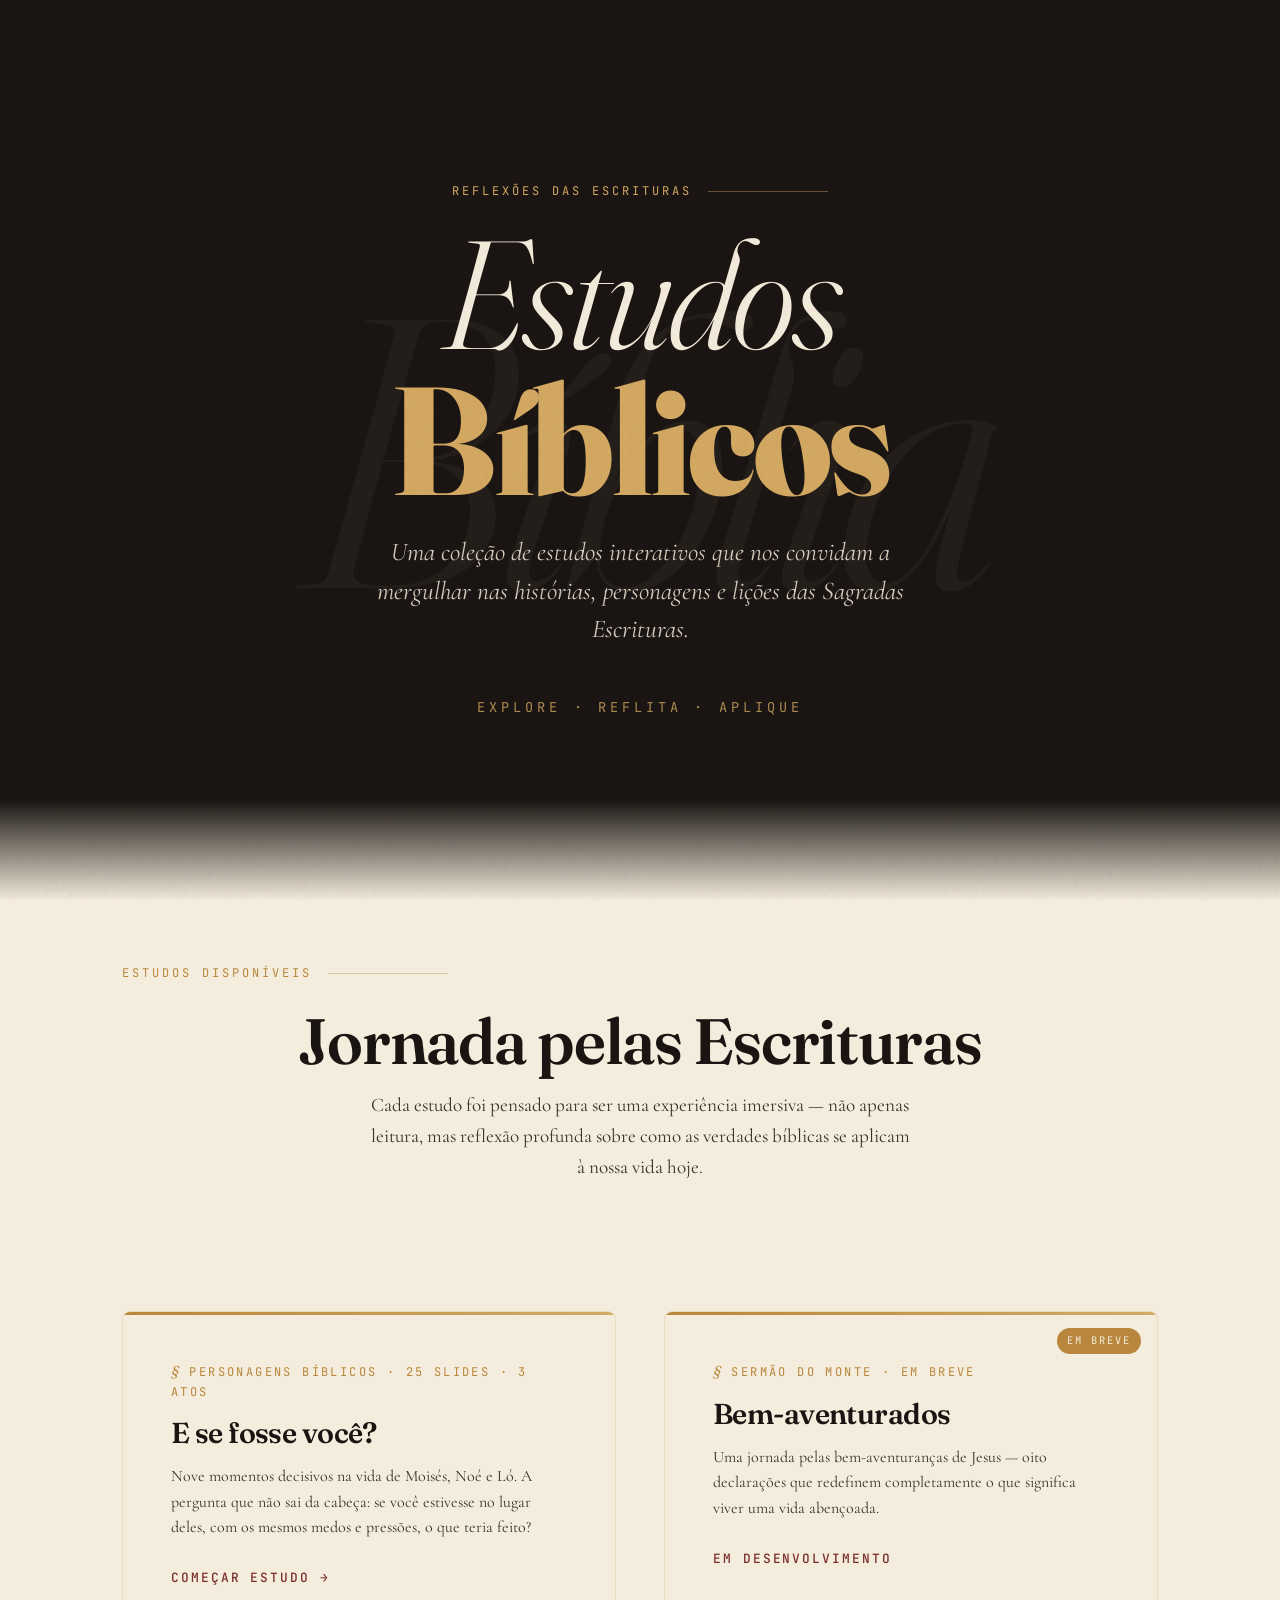
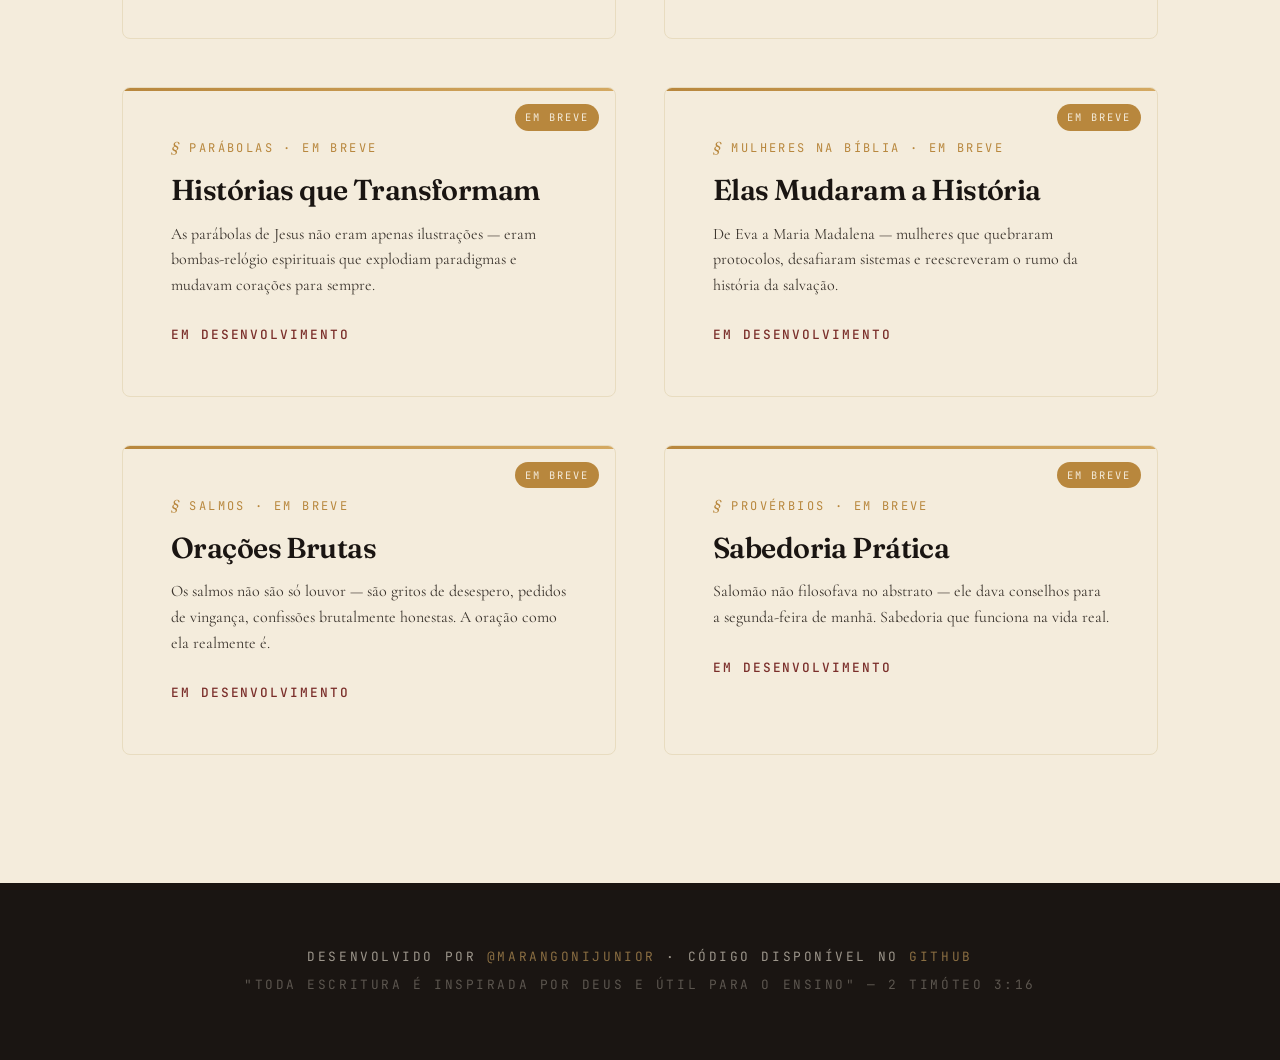
==== index.html @ 7fd28b08 "up" ====
<!DOCTYPE html>
<html lang="pt-BR">
<head>
<meta charset="UTF-8" />
<meta name="viewport" content="width=device-width, initial-scale=1.0" />
<title>Estudos Bíblicos</title>
<meta name="description" content="Coleção de estudos bíblicos interativos e reflexões sobre as Escrituras.">

<!-- Open Graph / Social Media -->
<meta property="og:type" content="website">
<meta property="og:title" content="Estudos Bíblicos">
<meta property="og:description" content="Coleção de estudos bíblicos interativos e reflexões sobre as Escrituras.">
<meta property="og:url" content="https://marangonijunior.github.io/estudos-biblicos/">

<!-- Styles -->
<link rel="stylesheet" href="assets/css/base.css">

<style>
  body {
    overflow-x: hidden;
    background: var(--parchment);
  }
  
  .menu-content {
    position: relative;
    z-index: 2;
    text-align: center;
  }
  
  .main-title {
    font-size: clamp(4rem, 12vw, 10rem);
    font-weight: 300;
    font-style: italic;
    margin-bottom: var(--space-md);
    line-height: 0.9;
  }
  
  .main-title .emphasis {
    display: block;
    font-weight: 800;
    font-style: normal;
    color: var(--gold-light);
    margin-top: 0.5rem;
  }
  
  .hero-subtitle {
    font-size: clamp(1.2rem, 2vw, 1.6rem);
    line-height: 1.5;
    max-width: 50ch;
    margin: 0 auto var(--space-xl);
    opacity: 0.85;
    font-style: italic;
  }
  
  .hero-meta {
    font-family: var(--mono);
    font-size: 0.85rem;
    letter-spacing: 0.3em;
    text-transform: uppercase;
    color: var(--gold-light);
    opacity: 0.8;
  }
  
  .studies-section {
    background: var(--parchment);
    position: relative;
    z-index: 1;
  }
  
  .studies-section::before {
    content: '';
    position: absolute;
    top: -100px;
    left: 0;
    right: 0;
    height: 100px;
    background: linear-gradient(to bottom, transparent, var(--parchment));
    pointer-events: none;
  }
  
  .section-header {
    text-align: center;
    margin-bottom: var(--space-2xl);
  }
  
  .section-header h2 {
    font-size: clamp(2.5rem, 5vw, 4rem);
    font-weight: 600;
    margin-bottom: var(--space-sm);
  }
  
  .section-subtitle {
    color: #3a332c;
    max-width: 60ch;
    margin: 0 auto;
    font-size: 1.2rem;
    line-height: 1.6;
  }
  
  /* Enhanced study cards */
  .study-card .study-meta::before {
    content: '§';
    margin-right: 0.5rem;
    font-family: var(--display);
    font-style: italic;
    font-size: 1.2em;
  }
  
  .coming-soon {
    opacity: 0.6;
    cursor: not-allowed;
    pointer-events: none;
  }
  
  .coming-soon::after {
    content: 'Em breve';
    position: absolute;
    top: var(--space-sm);
    right: var(--space-sm);
    background: var(--gold);
    color: var(--parchment);
    font-family: var(--mono);
    font-size: 0.65rem;
    letter-spacing: 0.2em;
    text-transform: uppercase;
    padding: 0.3rem 0.6rem;
    border-radius: 100px;
  }
  
  .footer {
    background: var(--ink);
    color: var(--parchment);
    text-align: center;
    padding: var(--space-2xl) 0;
  }
  
  .footer-content {
    opacity: 0.6;
    font-family: var(--mono);
    font-size: 0.8rem;
    letter-spacing: 0.2em;
    text-transform: uppercase;
  }
  
  .footer-content a {
    color: var(--gold-light);
    text-decoration: none;
    transition: color var(--duration-fast);
  }
  
  .footer-content a:hover {
    color: var(--parchment);
  }
  
  /* Scroll animations */
  .fade-up {
    opacity: 0;
    transform: translateY(30px);
    transition: opacity 0.8s var(--ease-out), transform 0.8s var(--ease-out);
  }
  
  .fade-up.visible {
    opacity: 1;
    transform: translateY(0);
  }
  
  @media (max-width: 768px) {
    .studies-grid {
      grid-template-columns: 1fr;
      gap: var(--space-lg);
    }
    
    .menu-hero {
      padding: var(--space-xl) 0;
    }
  }
</style>
</head>
<body>
<div class="grain"></div>

<!-- Hero Section -->
<section class="menu-hero">
  <span class="corner-mark tl">Estudos Bíblicos · Coleção</span>
  <span class="corner-mark br">Versão 1.0 · 2026</span>
  
  <div class="bg-word fade-in">Bíblia</div>
  
  <div class="menu-content container">
    <p class="eyebrow" style="color: var(--gold-light); justify-content: center;">Reflexões das Escrituras</p>
    
    <h1 class="main-title">
      Estudos
      <span class="emphasis">Bíblicos</span>
    </h1>
    
    <p class="hero-subtitle">
      Uma coleção de estudos interativos que nos convidam a mergulhar nas histórias, personagens e lições das Sagradas Escrituras.
    </p>
    
    <p class="hero-meta">Explore · Reflita · Aplique</p>
  </div>
</section>

<!-- Studies Section -->
<section class="studies-section section-padding">
  <div class="container">
    <div class="section-header fade-up">
      <p class="eyebrow">Estudos Disponíveis</p>
      <h2>Jornada pelas Escrituras</h2>
      <p class="section-subtitle">
        Cada estudo foi pensado para ser uma experiência imersiva — não apenas leitura, mas reflexão profunda sobre como as verdades bíblicas se aplicam à nossa vida hoje.
      </p>
    </div>
    
    <div class="studies-grid">
      
      <!-- Estudo 1: E se fosse você? -->
      <a href="estudos/e-se-fosse-voce.html" class="study-card fade-up">
        <div class="study-meta">Personagens Bíblicos · 25 slides · 3 atos</div>
        <h3>E se fosse você?</h3>
        <p class="study-description">
          Nove momentos decisivos na vida de Moisés, Noé e Ló. A pergunta que não sai da cabeça: se você estivesse no lugar deles, com os mesmos medos e pressões, o que teria feito?
        </p>
        <span class="study-cta">Começar Estudo →</span>
      </a>
      
      <!-- Estudos futuros (placeholder) -->
      <div class="study-card coming-soon fade-up">
        <div class="study-meta">Sermão do Monte · Em breve</div>
        <h3>Bem-aventurados</h3>
        <p class="study-description">
          Uma jornada pelas bem-aventuranças de Jesus — oito declarações que redefinem completamente o que significa viver uma vida abençoada.
        </p>
        <span class="study-cta">Em desenvolvimento</span>
      </div>
      
      <div class="study-card coming-soon fade-up">
        <div class="study-meta">Parábolas · Em breve</div>
        <h3>Histórias que Transformam</h3>
        <p class="study-description">
          As parábolas de Jesus não eram apenas ilustrações — eram bombas-relógio espirituais que explodiam paradigmas e mudavam corações para sempre.
        </p>
        <span class="study-cta">Em desenvolvimento</span>
      </div>
      
      <div class="study-card coming-soon fade-up">
        <div class="study-meta">Mulheres na Bíblia · Em breve</div>
        <h3>Elas Mudaram a História</h3>
        <p class="study-description">
          De Eva a Maria Madalena — mulheres que quebraram protocolos, desafiaram sistemas e reescreveram o rumo da história da salvação.
        </p>
        <span class="study-cta">Em desenvolvimento</span>
      </div>
      
      <div class="study-card coming-soon fade-up">
        <div class="study-meta">Salmos · Em breve</div>
        <h3>Orações Brutas</h3>
        <p class="study-description">
          Os salmos não são só louvor — são gritos de desespero, pedidos de vingança, confissões brutalmente honestas. A oração como ela realmente é.
        </p>
        <span class="study-cta">Em desenvolvimento</span>
      </div>
      
      <div class="study-card coming-soon fade-up">
        <div class="study-meta">Provérbios · Em breve</div>
        <h3>Sabedoria Prática</h3>
        <p class="study-description">
          Salomão não filosofava no abstrato — ele dava conselhos para a segunda-feira de manhã. Sabedoria que funciona na vida real.
        </p>
        <span class="study-cta">Em desenvolvimento</span>
      </div>
      
    </div>
  </div>
</section>

<!-- Footer -->
<footer class="footer">
  <div class="container">
    <div class="footer-content">
      <p>
        Desenvolvido por <a href="https://github.com/marangonijunior" target="_blank">@marangonijunior</a> 
        · Código disponível no <a href="https://github.com/marangonijunior/estudos-biblicos" target="_blank">GitHub</a>
      </p>
      <p style="margin-top: 0.5rem; opacity: 0.5;">
        "Toda Escritura é inspirada por Deus e útil para o ensino" — 2 Timóteo 3:16
      </p>
    </div>
  </div>
</footer>

<script>
  // Scroll animations
  const observerOptions = {
    threshold: 0.1,
    rootMargin: '0px 0px -10% 0px'
  };
  
  const observer = new IntersectionObserver((entries) => {
    entries.forEach(entry => {
      if (entry.isIntersecting) {
        entry.target.classList.add('visible');
      }
    });
  }, observerOptions);
  
  document.addEventListener('DOMContentLoaded', () => {
    document.querySelectorAll('.fade-up').forEach(el => observer.observe(el));
  });
</script>

</body>
</html>
---- assets/css/base.css ----
/* ===================================================================== */
/* ESTUDOS BÍBLICOS - DESIGN SYSTEM                                     */
/* Base stylesheet for biblical studies presentations                    */
/* ===================================================================== */

@import url('https://fonts.googleapis.com/css2?family=Cormorant+Garamond:ital,wght@0,300;0,400;0,500;0,600;0,700;1,400;1,500&family=Fraunces:ital,opsz,wght@0,9..144,300;0,9..144,400;0,9..144,600;0,9..144,800;1,9..144,400&family=JetBrains+Mono:wght@400;500&display=swap');

/* ===== CSS Variables (Design Tokens) ===== */
:root {
  /* Colors */
  --ink: #1a1512;
  --parchment: #f4ecdc;
  --parchment-deep: #e8dcc0;
  --gold: #b8873d;
  --gold-light: #d4a962;
  --crimson: #7a2e2a;
  --sea: #2d4a5c;
  --shadow: rgba(26, 21, 18, 0.15);
  
  /* Typography */
  --display: 'Fraunces', serif;
  --body: 'Cormorant Garamond', serif;
  --mono: 'JetBrains Mono', monospace;
  
  /* Spacing */
  --space-xs: 0.5rem;
  --space-sm: 1rem;
  --space-md: 1.5rem;
  --space-lg: 2rem;
  --space-xl: 3rem;
  --space-2xl: 4rem;
  --space-3xl: 6rem;
  
  /* Animations */
  --ease-out: cubic-bezier(.2,.7,.2,1);
  --duration-fast: 0.2s;
  --duration-normal: 0.7s;
  --duration-slow: 1.4s;
}

/* ===== Reset & Base ===== */
* { margin: 0; padding: 0; box-sizing: border-box; }

html, body {
  height: 100%;
  font-family: var(--body);
  color: var(--ink);
  -webkit-font-smoothing: antialiased;
  line-height: 1.6;
}

/* ===== Typography ===== */
.eyebrow {
  font-family: var(--mono);
  font-size: 0.75rem;
  letter-spacing: 0.25em;
  text-transform: uppercase;
  color: var(--gold);
  margin-bottom: var(--space-md);
  display: flex;
  align-items: center;
  gap: var(--space-sm);
}
.eyebrow::after {
  content: '';
  flex: 1;
  height: 1px;
  background: currentColor;
  opacity: 0.4;
  max-width: 120px;
}

h1, h2, h3, h4, h5, h6 { 
  font-family: var(--display); 
  font-weight: 400; 
  line-height: 1.05; 
  letter-spacing: -0.02em; 
}

h1 { font-size: clamp(3.5rem, 9vw, 8rem); }
h2 { font-size: clamp(2.2rem, 5vw, 4rem); }
h3 { font-size: clamp(1.5rem, 2.5vw, 2.2rem); font-weight: 500; }
h4 { font-size: clamp(1.25rem, 2vw, 1.8rem); font-weight: 500; }
h5 { font-size: clamp(1.1rem, 1.5vw, 1.4rem); font-weight: 600; }
h6 { font-size: 1rem; font-weight: 600; }

.lede { 
  font-size: clamp(1.2rem, 1.8vw, 1.6rem); 
  line-height: 1.5; 
  max-width: 50ch; 
  color: #3a332c; 
}

.body-text { 
  font-size: clamp(1.05rem, 1.4vw, 1.3rem); 
  line-height: 1.6; 
  color: #3a332c; 
}

em.accent { 
  font-style: italic; 
  color: var(--crimson); 
  font-family: var(--display); 
}

/* ===== Textura de papel ===== */
.grain {
  position: fixed; 
  inset: 0; 
  pointer-events: none; 
  z-index: 999;
  opacity: 0.15; 
  mix-blend-mode: multiply;
  background-image: url("data:image/svg+xml,%3Csvg viewBox='0 0 200 200' xmlns='http://www.w3.org/2000/svg'%3E%3Cfilter id='n'%3E%3CfeTurbulence type='fractalNoise' baseFrequency='0.9' numOctaves='3'/%3E%3C/filter%3E%3Crect width='100%25' height='100%25' filter='url(%23n)' opacity='0.6'/%3E%3C/svg%3E");
}

/* ===== Layout Components ===== */
.container {
  width: 100%;
  max-width: 1100px;
  margin: 0 auto;
  padding: 0 var(--space-lg);
}

.section-padding {
  padding: var(--space-2xl) 0;
}

.corner-mark {
  position: absolute;
  font-family: var(--mono);
  font-size: 0.7rem;
  letter-spacing: 0.2em;
  color: var(--ink);
  opacity: 0.4;
  text-transform: uppercase;
}
.corner-mark.tl { top: var(--space-lg); left: var(--space-lg); }
.corner-mark.br { bottom: var(--space-lg); right: var(--space-lg); }

/* ===== Slide System (para apresentações) ===== */
.deck {
  position: relative;
  width: 100vw;
  height: 100vh;
  overflow: hidden;
}

.slide {
  position: absolute;
  inset: 0;
  display: flex;
  align-items: center;
  justify-content: center;
  padding: var(--space-2xl) var(--space-3xl);
  opacity: 0;
  visibility: hidden;
  transform: translateY(20px);
  transition: opacity var(--duration-normal) var(--ease-out), 
              transform var(--duration-normal) var(--ease-out), 
              visibility 0s linear var(--duration-normal);
  background: var(--parchment);
  overflow-y: auto;
}

.slide.active {
  opacity: 1;
  visibility: visible;
  transform: translateY(0);
  transition: opacity var(--duration-normal) var(--ease-out), 
              transform var(--duration-normal) var(--ease-out), 
              visibility 0s linear 0s;
  z-index: 2;
}

.slide-inner {
  width: 100%;
  max-width: 1100px;
  position: relative;
}

/* ===== Theme Variants ===== */
.theme-dark {
  background: var(--ink);
  color: var(--parchment);
}

.theme-dark .corner-mark { color: var(--parchment); }

.theme-opener {
  background: linear-gradient(135deg, var(--parchment) 0%, var(--parchment-deep) 100%);
}

.theme-deep {
  background: var(--parchment-deep);
}

/* ===== Navigation ===== */
.nav {
  position: fixed;
  bottom: var(--space-md);
  left: 50%;
  transform: translateX(-50%);
  z-index: 1000;
  display: flex;
  align-items: center;
  gap: 1.2rem;
  padding: 0.6rem 1.2rem;
  background: rgba(26, 21, 18, 0.85);
  backdrop-filter: blur(10px);
  border-radius: 100px;
  border: 1px solid rgba(212, 169, 98, 0.2);
}

.nav button {
  background: none;
  border: none;
  color: var(--parchment);
  font-family: var(--mono);
  font-size: 0.75rem;
  cursor: pointer;
  padding: 0.4rem 0.8rem;
  letter-spacing: 0.1em;
  transition: color var(--duration-fast);
  text-transform: uppercase;
}

.nav button:hover { 
  color: var(--gold-light); 
}

.nav .counter {
  font-family: var(--mono);
  font-size: 0.75rem;
  color: var(--gold-light);
  letter-spacing: 0.15em;
  min-width: 60px;
  text-align: center;
}

/* ===== Progress Dots ===== */
.progress-dots {
  position: fixed;
  top: var(--space-md);
  right: var(--space-md);
  z-index: 1000;
  display: flex;
  gap: 6px;
  padding: 0.5rem 0.8rem;
  background: rgba(26, 21, 18, 0.6);
  backdrop-filter: blur(6px);
  border-radius: 100px;
}

.progress-dots .dot {
  width: 6px; 
  height: 6px; 
  border-radius: 50%;
  background: rgba(244, 236, 220, 0.3);
  transition: background var(--duration-fast), transform var(--duration-fast);
  cursor: pointer;
}

.progress-dots .dot.active { 
  background: var(--gold-light); 
  transform: scale(1.5); 
}

/* ===== Animations ===== */
.slide.active .anim-1 { animation: rise var(--duration-normal) var(--ease-out) 0.1s both; }
.slide.active .anim-2 { animation: rise var(--duration-normal) var(--ease-out) 0.25s both; }
.slide.active .anim-3 { animation: rise var(--duration-normal) var(--ease-out) 0.4s both; }
.slide.active .anim-4 { animation: rise var(--duration-normal) var(--ease-out) 0.55s both; }
.slide.active .anim-5 { animation: rise var(--duration-normal) var(--ease-out) 0.7s both; }
.slide.active .anim-6 { animation: rise var(--duration-normal) var(--ease-out) 0.85s both; }

@keyframes rise {
  from { opacity: 0; transform: translateY(30px); }
  to { opacity: 1; transform: translateY(0); }
}

.slide.active .fade-in { animation: fade var(--duration-slow) ease-out 0.3s both; }
@keyframes fade { 
  from { opacity: 0; } 
  to { opacity: 1; } 
}

/* ===== Responsive ===== */
@media (max-width: 900px) {
  .slide { 
    padding: var(--space-xl) var(--space-lg); 
  }
  
  .container {
    padding: 0 var(--space-md);
  }
  
  .progress-dots { 
    top: auto; 
    bottom: 5rem; 
    right: 50%; 
    transform: translateX(50%); 
  }
}

/* ===== Menu Principal ===== */
.menu-hero {
  min-height: 100vh;
  background: var(--ink);
  color: var(--parchment);
  display: flex;
  align-items: center;
  justify-content: center;
  position: relative;
  overflow: hidden;
}

.menu-hero .bg-word {
  position: absolute;
  font-family: var(--display);
  font-style: italic;
  font-weight: 300;
  font-size: clamp(15rem, 30vw, 35rem);
  color: var(--parchment);
  opacity: 0.04;
  top: 50%; 
  left: 50%;
  transform: translate(-50%, -50%);
  pointer-events: none;
  line-height: 0.8;
  letter-spacing: -0.05em;
  user-select: none;
}

.studies-grid {
  display: grid;
  grid-template-columns: repeat(auto-fit, minmax(350px, 1fr));
  gap: var(--space-xl);
  padding: var(--space-2xl) 0;
}

.study-card {
  background: var(--parchment);
  border: 1px solid var(--parchment-deep);
  border-radius: 8px;
  padding: var(--space-xl);
  transition: transform var(--duration-fast), box-shadow var(--duration-fast);
  text-decoration: none;
  color: inherit;
  position: relative;
  overflow: hidden;
}

.study-card:hover {
  transform: translateY(-4px);
  box-shadow: 0 10px 40px var(--shadow);
}

.study-card::before {
  content: '';
  position: absolute;
  top: 0;
  left: 0;
  right: 0;
  height: 3px;
  background: linear-gradient(90deg, var(--gold), var(--gold-light));
}

.study-meta {
  font-family: var(--mono);
  font-size: 0.75rem;
  letter-spacing: 0.2em;
  text-transform: uppercase;
  color: var(--gold);
  margin-bottom: var(--space-sm);
}

.study-card h3 {
  font-size: 1.8rem;
  margin-bottom: var(--space-sm);
  font-weight: 600;
}

.study-description {
  color: #3a332c;
  margin-bottom: var(--space-md);
  line-height: 1.6;
}

.study-cta {
  font-family: var(--mono);
  font-size: 0.8rem;
  letter-spacing: 0.15em;
  text-transform: uppercase;
  color: var(--crimson);
  font-weight: 500;
}
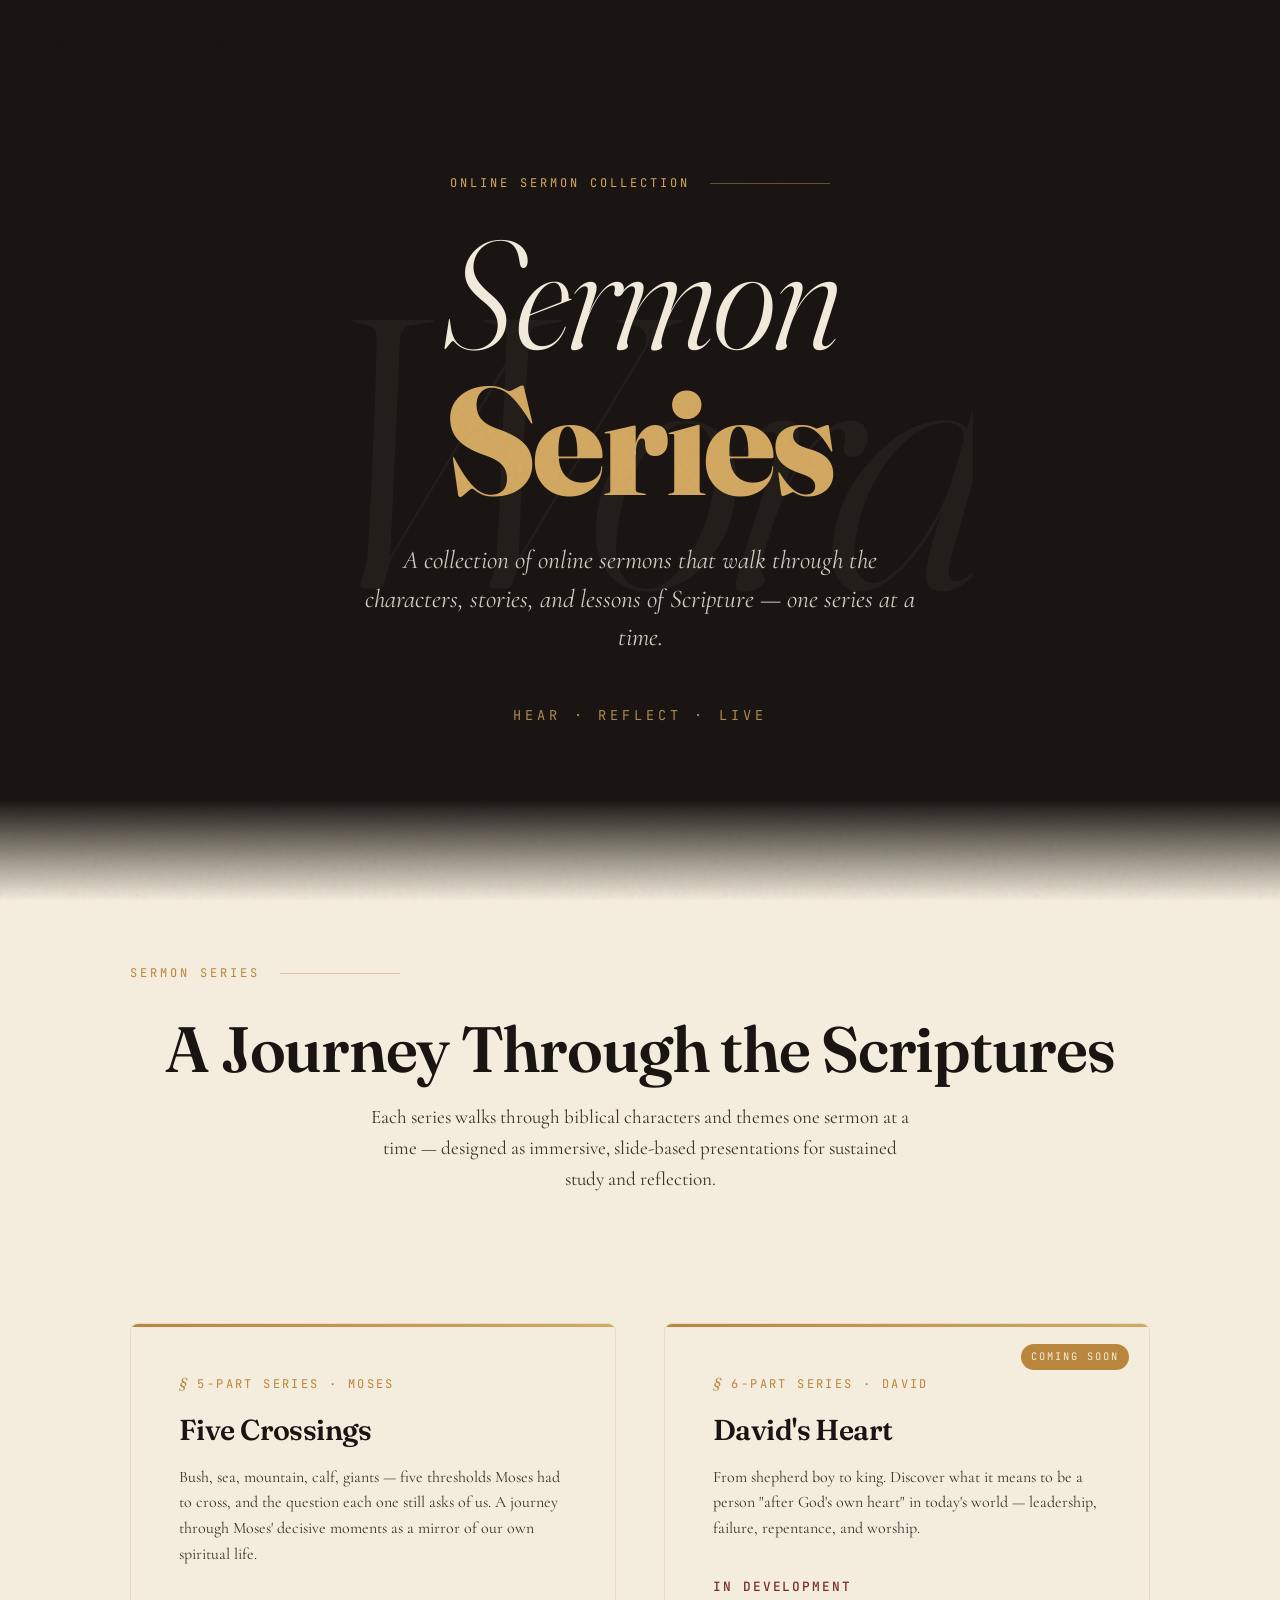
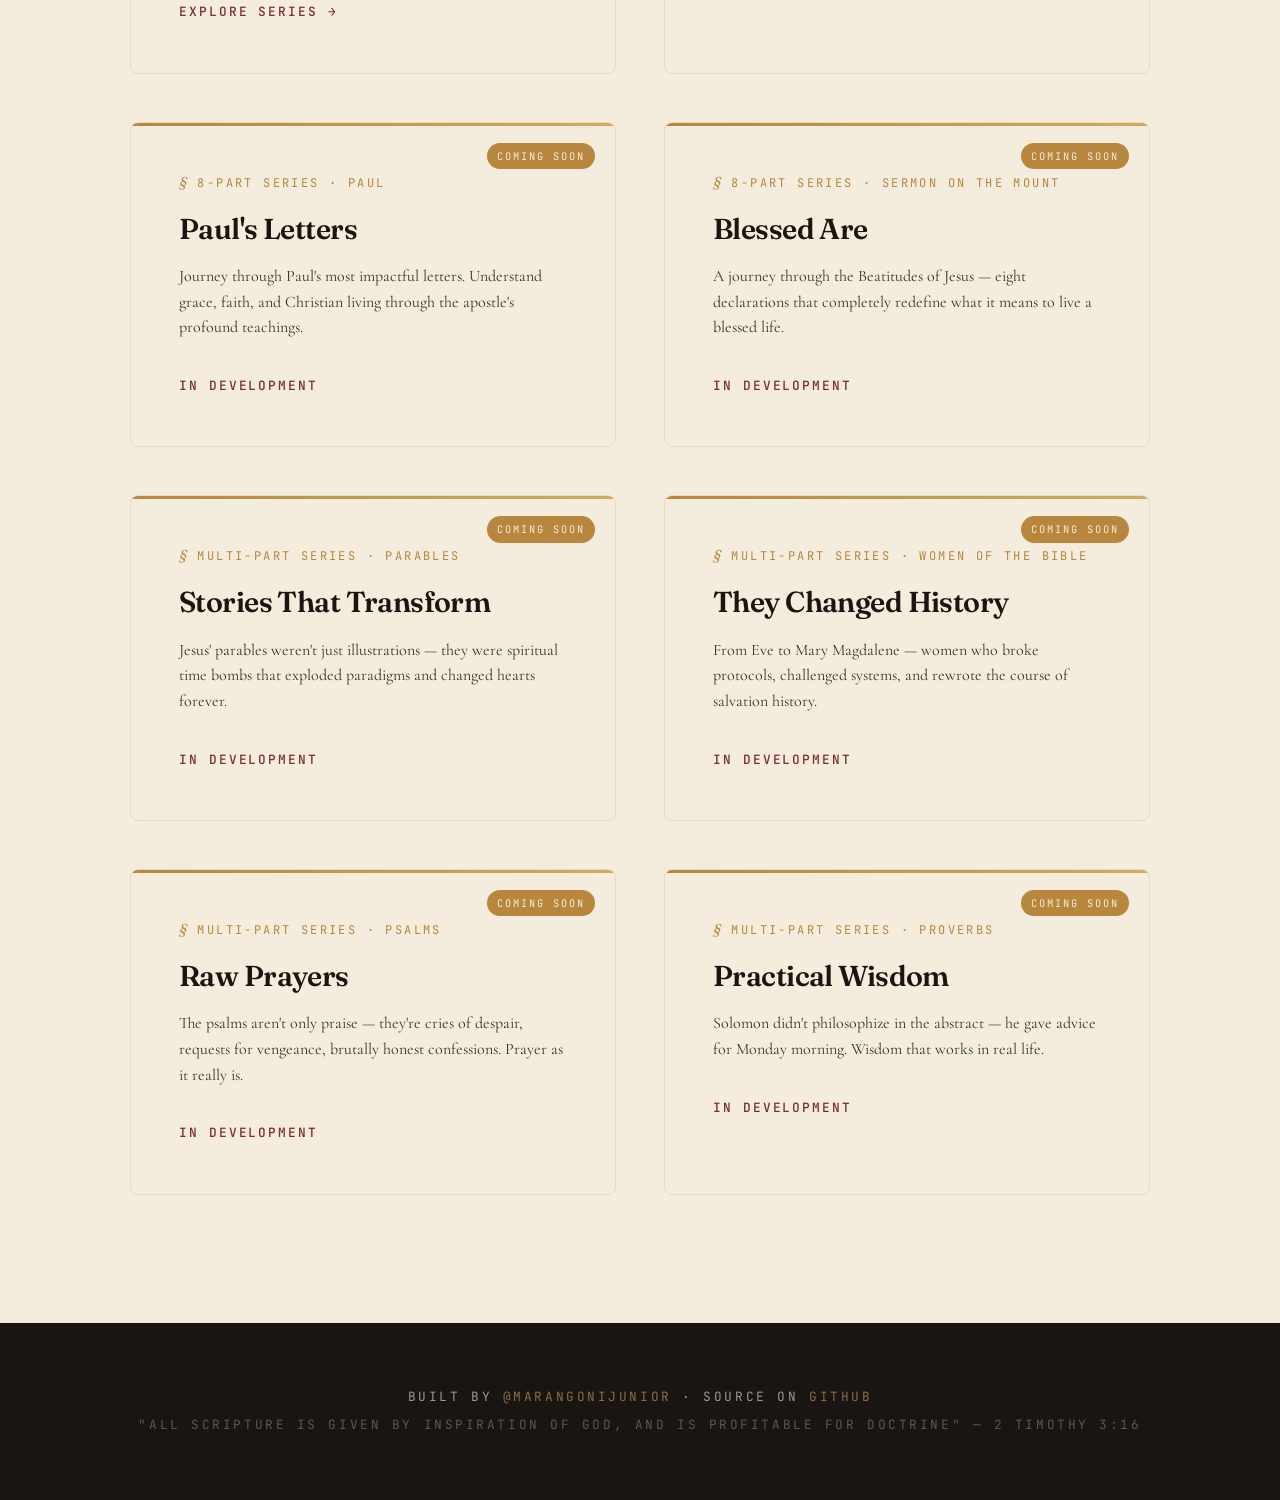
==== commit 00cfbc64: "up" ====
--- a/index.html
+++ b/index.html
@@ -1,15 +1,15 @@
 <!DOCTYPE html>
-<html lang="pt-BR">
+<html lang="en">
 <head>
 <meta charset="UTF-8" />
 <meta name="viewport" content="width=device-width, initial-scale=1.0" />
-<title>Estudos Bíblicos</title>
-<meta name="description" content="Coleção de estudos bíblicos interativos e reflexões sobre as Escrituras.">
+<title>Biblical Studies</title>
+<meta name="description" content="A collection of interactive biblical studies and sermon series — reflections on the Scriptures.">
 
 <!-- Open Graph / Social Media -->
 <meta property="og:type" content="website">
-<meta property="og:title" content="Estudos Bíblicos">
-<meta property="og:description" content="Coleção de estudos bíblicos interativos e reflexões sobre as Escrituras.">
+<meta property="og:title" content="Biblical Studies">
+<meta property="og:description" content="A collection of interactive biblical studies and sermon series — reflections on the Scriptures.">
 <meta property="og:url" content="https://marangonijunior.github.io/estudos-biblicos/">
 
 <!-- Styles -->
@@ -20,13 +20,13 @@
     overflow-x: hidden;
     background: var(--parchment);
   }
-  
+
   .menu-content {
     position: relative;
     z-index: 2;
     text-align: center;
   }
-  
+
   .main-title {
     font-size: clamp(4rem, 12vw, 10rem);
     font-weight: 300;
@@ -34,7 +34,7 @@
     margin-bottom: var(--space-md);
     line-height: 0.9;
   }
-  
+
   .main-title .emphasis {
     display: block;
     font-weight: 800;
@@ -42,7 +42,7 @@
     color: var(--gold-light);
     margin-top: 0.5rem;
   }
-  
+
   .hero-subtitle {
     font-size: clamp(1.2rem, 2vw, 1.6rem);
     line-height: 1.5;
@@ -51,7 +51,7 @@
     opacity: 0.85;
     font-style: italic;
   }
-  
+
   .hero-meta {
     font-family: var(--mono);
     font-size: 0.85rem;
@@ -60,13 +60,17 @@
     color: var(--gold-light);
     opacity: 0.8;
   }
-  
+
   .studies-section {
     background: var(--parchment);
     position: relative;
     z-index: 1;
   }
-  
+
+  .studies-section.alt {
+    background: var(--parchment-deep);
+  }
+
   .studies-section::before {
     content: '';
     position: absolute;
@@ -77,18 +81,18 @@
     background: linear-gradient(to bottom, transparent, var(--parchment));
     pointer-events: none;
   }
-  
+
   .section-header {
     text-align: center;
     margin-bottom: var(--space-2xl);
   }
-  
+
   .section-header h2 {
     font-size: clamp(2.5rem, 5vw, 4rem);
     font-weight: 600;
     margin-bottom: var(--space-sm);
   }
-  
+
   .section-subtitle {
     color: #3a332c;
     max-width: 60ch;
@@ -96,7 +100,7 @@
     font-size: 1.2rem;
     line-height: 1.6;
   }
-  
+
   /* Enhanced study cards */
   .study-card .study-meta::before {
     content: '§';
@@ -105,15 +109,15 @@
     font-style: italic;
     font-size: 1.2em;
   }
-  
+
   .coming-soon {
     opacity: 0.6;
     cursor: not-allowed;
     pointer-events: none;
   }
-  
+
   .coming-soon::after {
-    content: 'Em breve';
+    content: 'Coming Soon';
     position: absolute;
     top: var(--space-sm);
     right: var(--space-sm);
@@ -126,14 +130,14 @@
     padding: 0.3rem 0.6rem;
     border-radius: 100px;
   }
-  
+
   .footer {
     background: var(--ink);
     color: var(--parchment);
     text-align: center;
     padding: var(--space-2xl) 0;
   }
-  
+
   .footer-content {
     opacity: 0.6;
     font-family: var(--mono);
@@ -141,35 +145,35 @@
     letter-spacing: 0.2em;
     text-transform: uppercase;
   }
-  
+
   .footer-content a {
     color: var(--gold-light);
     text-decoration: none;
     transition: color var(--duration-fast);
   }
-  
+
   .footer-content a:hover {
     color: var(--parchment);
   }
-  
+
   /* Scroll animations */
   .fade-up {
     opacity: 0;
     transform: translateY(30px);
     transition: opacity 0.8s var(--ease-out), transform 0.8s var(--ease-out);
   }
-  
+
   .fade-up.visible {
     opacity: 1;
     transform: translateY(0);
   }
-  
+
   @media (max-width: 768px) {
     .studies-grid {
       grid-template-columns: 1fr;
       gap: var(--space-lg);
     }
-    
+
     .menu-hero {
       padding: var(--space-xl) 0;
     }
@@ -181,96 +185,114 @@
 
 <!-- Hero Section -->
 <section class="menu-hero">
-  <span class="corner-mark tl">Estudos Bíblicos · Coleção</span>
-  <span class="corner-mark br">Versão 1.0 · 2026</span>
-  
-  <div class="bg-word fade-in">Bíblia</div>
-  
+  <span class="corner-mark tl">Sermons · Collection</span>
+  <span class="corner-mark br">2026</span>
+
+  <div class="bg-word fade-in">Word</div>
+
   <div class="menu-content container">
-    <p class="eyebrow" style="color: var(--gold-light); justify-content: center;">Reflexões das Escrituras</p>
-    
+    <p class="eyebrow" style="color: var(--gold-light); justify-content: center;">Online sermon collection</p>
+
     <h1 class="main-title">
-      Estudos
-      <span class="emphasis">Bíblicos</span>
+      Sermon
+      <span class="emphasis">Series</span>
     </h1>
-    
+
     <p class="hero-subtitle">
-      Uma coleção de estudos interativos que nos convidam a mergulhar nas histórias, personagens e lições das Sagradas Escrituras.
+      A collection of online sermons that walk through the characters, stories, and lessons of Scripture — one series at a time.
     </p>
-    
-    <p class="hero-meta">Explore · Reflita · Aplique</p>
+
+    <p class="hero-meta">Hear · Reflect · Live</p>
   </div>
 </section>
 
-<!-- Studies Section -->
+<!-- Sermon Series Section -->
 <section class="studies-section section-padding">
   <div class="container">
     <div class="section-header fade-up">
-      <p class="eyebrow">Estudos Disponíveis</p>
-      <h2>Jornada pelas Escrituras</h2>
+      <p class="eyebrow">Sermon Series</p>
+      <h2>A Journey Through the Scriptures</h2>
       <p class="section-subtitle">
-        Cada estudo foi pensado para ser uma experiência imersiva — não apenas leitura, mas reflexão profunda sobre como as verdades bíblicas se aplicam à nossa vida hoje.
+        Each series walks through biblical characters and themes one sermon at a time — designed as immersive, slide-based presentations for sustained study and reflection.
       </p>
     </div>
-    
+
     <div class="studies-grid">
-      
-      <!-- Estudo 1: E se fosse você? -->
-      <a href="estudos/e-se-fosse-voce.html" class="study-card fade-up">
-        <div class="study-meta">Personagens Bíblicos · 25 slides · 3 atos</div>
-        <h3>E se fosse você?</h3>
-        <p class="study-description">
-          Nove momentos decisivos na vida de Moisés, Noé e Ló. A pergunta que não sai da cabeça: se você estivesse no lugar deles, com os mesmos medos e pressões, o que teria feito?
-        </p>
-        <span class="study-cta">Começar Estudo →</span>
+
+      <!-- Five Crossings (live) -->
+      <a href="series/five-crossings.html" class="study-card fade-up">
+        <div class="study-meta">5-Part Series · Moses</div>
+        <h3>Five Crossings</h3>
+        <p class="study-description">
+          Bush, sea, mountain, calf, giants — five thresholds Moses had to cross, and the question each one still asks of us. A journey through Moses' decisive moments as a mirror of our own spiritual life.
+        </p>
+        <span class="study-cta">Explore Series →</span>
       </a>
-      
-      <!-- Estudos futuros (placeholder) -->
-      <div class="study-card coming-soon fade-up">
-        <div class="study-meta">Sermão do Monte · Em breve</div>
-        <h3>Bem-aventurados</h3>
-        <p class="study-description">
-          Uma jornada pelas bem-aventuranças de Jesus — oito declarações que redefinem completamente o que significa viver uma vida abençoada.
-        </p>
-        <span class="study-cta">Em desenvolvimento</span>
-      </div>
-      
-      <div class="study-card coming-soon fade-up">
-        <div class="study-meta">Parábolas · Em breve</div>
-        <h3>Histórias que Transformam</h3>
-        <p class="study-description">
-          As parábolas de Jesus não eram apenas ilustrações — eram bombas-relógio espirituais que explodiam paradigmas e mudavam corações para sempre.
-        </p>
-        <span class="study-cta">Em desenvolvimento</span>
-      </div>
-      
-      <div class="study-card coming-soon fade-up">
-        <div class="study-meta">Mulheres na Bíblia · Em breve</div>
-        <h3>Elas Mudaram a História</h3>
-        <p class="study-description">
-          De Eva a Maria Madalena — mulheres que quebraram protocolos, desafiaram sistemas e reescreveram o rumo da história da salvação.
-        </p>
-        <span class="study-cta">Em desenvolvimento</span>
-      </div>
-      
-      <div class="study-card coming-soon fade-up">
-        <div class="study-meta">Salmos · Em breve</div>
-        <h3>Orações Brutas</h3>
-        <p class="study-description">
-          Os salmos não são só louvor — são gritos de desespero, pedidos de vingança, confissões brutalmente honestas. A oração como ela realmente é.
-        </p>
-        <span class="study-cta">Em desenvolvimento</span>
-      </div>
-      
-      <div class="study-card coming-soon fade-up">
-        <div class="study-meta">Provérbios · Em breve</div>
-        <h3>Sabedoria Prática</h3>
-        <p class="study-description">
-          Salomão não filosofava no abstrato — ele dava conselhos para a segunda-feira de manhã. Sabedoria que funciona na vida real.
-        </p>
-        <span class="study-cta">Em desenvolvimento</span>
-      </div>
-      
+
+      <!-- Coming-soon series -->
+      <div class="study-card coming-soon fade-up">
+        <div class="study-meta">6-Part Series · David</div>
+        <h3>David's Heart</h3>
+        <p class="study-description">
+          From shepherd boy to king. Discover what it means to be a person "after God's own heart" in today's world — leadership, failure, repentance, and worship.
+        </p>
+        <span class="study-cta">In development</span>
+      </div>
+
+      <div class="study-card coming-soon fade-up">
+        <div class="study-meta">8-Part Series · Paul</div>
+        <h3>Paul's Letters</h3>
+        <p class="study-description">
+          Journey through Paul's most impactful letters. Understand grace, faith, and Christian living through the apostle's profound teachings.
+        </p>
+        <span class="study-cta">In development</span>
+      </div>
+
+      <div class="study-card coming-soon fade-up">
+        <div class="study-meta">8-Part Series · Sermon on the Mount</div>
+        <h3>Blessed Are</h3>
+        <p class="study-description">
+          A journey through the Beatitudes of Jesus — eight declarations that completely redefine what it means to live a blessed life.
+        </p>
+        <span class="study-cta">In development</span>
+      </div>
+
+      <div class="study-card coming-soon fade-up">
+        <div class="study-meta">Multi-Part Series · Parables</div>
+        <h3>Stories That Transform</h3>
+        <p class="study-description">
+          Jesus' parables weren't just illustrations — they were spiritual time bombs that exploded paradigms and changed hearts forever.
+        </p>
+        <span class="study-cta">In development</span>
+      </div>
+
+      <div class="study-card coming-soon fade-up">
+        <div class="study-meta">Multi-Part Series · Women of the Bible</div>
+        <h3>They Changed History</h3>
+        <p class="study-description">
+          From Eve to Mary Magdalene — women who broke protocols, challenged systems, and rewrote the course of salvation history.
+        </p>
+        <span class="study-cta">In development</span>
+      </div>
+
+      <div class="study-card coming-soon fade-up">
+        <div class="study-meta">Multi-Part Series · Psalms</div>
+        <h3>Raw Prayers</h3>
+        <p class="study-description">
+          The psalms aren't only praise — they're cries of despair, requests for vengeance, brutally honest confessions. Prayer as it really is.
+        </p>
+        <span class="study-cta">In development</span>
+      </div>
+
+      <div class="study-card coming-soon fade-up">
+        <div class="study-meta">Multi-Part Series · Proverbs</div>
+        <h3>Practical Wisdom</h3>
+        <p class="study-description">
+          Solomon didn't philosophize in the abstract — he gave advice for Monday morning. Wisdom that works in real life.
+        </p>
+        <span class="study-cta">In development</span>
+      </div>
+
     </div>
   </div>
 </section>
@@ -280,11 +302,11 @@
   <div class="container">
     <div class="footer-content">
       <p>
-        Desenvolvido por <a href="https://github.com/marangonijunior" target="_blank">@marangonijunior</a> 
-        · Código disponível no <a href="https://github.com/marangonijunior/estudos-biblicos" target="_blank">GitHub</a>
+        Built by <a href="https://github.com/marangonijunior" target="_blank">@marangonijunior</a>
+        · Source on <a href="https://github.com/marangonijunior/estudos-biblicos" target="_blank">GitHub</a>
       </p>
       <p style="margin-top: 0.5rem; opacity: 0.5;">
-        "Toda Escritura é inspirada por Deus e útil para o ensino" — 2 Timóteo 3:16
+        "All Scripture is given by inspiration of God, and is profitable for doctrine" — 2 Timothy 3:16
       </p>
     </div>
   </div>
@@ -296,7 +318,7 @@
     threshold: 0.1,
     rootMargin: '0px 0px -10% 0px'
   };
-  
+
   const observer = new IntersectionObserver((entries) => {
     entries.forEach(entry => {
       if (entry.isIntersecting) {
@@ -304,7 +326,7 @@
       }
     });
   }, observerOptions);
-  
+
   document.addEventListener('DOMContentLoaded', () => {
     document.querySelectorAll('.fade-up').forEach(el => observer.observe(el));
   });
--- a/assets/css/base.css
+++ b/assets/css/base.css
@@ -22,15 +22,25 @@
   --body: 'Cormorant Garamond', serif;
   --mono: 'JetBrains Mono', monospace;
   
-  /* Spacing */
+  /* Mobile Spacing - Compact */
   --space-xs: 0.5rem;
-  --space-sm: 1rem;
-  --space-md: 1.5rem;
-  --space-lg: 2rem;
-  --space-xl: 3rem;
-  --space-2xl: 4rem;
-  --space-3xl: 6rem;
-  
+  --space-sm: 0.75rem;
+  --space-md: 1rem;
+  --space-lg: 1.25rem;
+  --space-xl: 1.5rem;
+  --space-2xl: 2rem;
+  --space-3xl: 2.5rem;
+
+  /* Typography Sizes */
+  --text-xs: 0.75rem;
+  --text-sm: 0.875rem;
+  --text-base: 1rem;
+  --text-lg: 1.125rem;
+  --text-xl: 1.25rem;
+  --text-2xl: 1.5rem;
+  --text-3xl: 1.875rem;
+  --text-4xl: 2.25rem;
+
   /* Animations */
   --ease-out: cubic-bezier(.2,.7,.2,1);
   --duration-fast: 0.2s;
@@ -77,24 +87,24 @@
   letter-spacing: -0.02em; 
 }
 
-h1 { font-size: clamp(3.5rem, 9vw, 8rem); }
-h2 { font-size: clamp(2.2rem, 5vw, 4rem); }
-h3 { font-size: clamp(1.5rem, 2.5vw, 2.2rem); font-weight: 500; }
-h4 { font-size: clamp(1.25rem, 2vw, 1.8rem); font-weight: 500; }
-h5 { font-size: clamp(1.1rem, 1.5vw, 1.4rem); font-weight: 600; }
-h6 { font-size: 1rem; font-weight: 600; }
-
-.lede { 
-  font-size: clamp(1.2rem, 1.8vw, 1.6rem); 
-  line-height: 1.5; 
-  max-width: 50ch; 
-  color: #3a332c; 
-}
-
-.body-text { 
-  font-size: clamp(1.05rem, 1.4vw, 1.3rem); 
-  line-height: 1.6; 
-  color: #3a332c; 
+h1 { font-size: var(--text-4xl); }
+h2 { font-size: var(--text-3xl); }
+h3 { font-size: var(--text-2xl); font-weight: 500; }
+h4 { font-size: var(--text-xl); font-weight: 500; }
+h5 { font-size: var(--text-lg); font-weight: 600; }
+h6 { font-size: var(--text-base); font-weight: 600; }
+
+.lede {
+  font-size: var(--text-lg);
+  line-height: 1.5;
+  max-width: 50ch;
+  color: #3a332c;
+}
+
+.body-text {
+  font-size: var(--text-base);
+  line-height: 1.6;
+  color: #3a332c;
 }
 
 em.accent { 
@@ -152,7 +162,8 @@
   display: flex;
   align-items: center;
   justify-content: center;
-  padding: var(--space-2xl) var(--space-3xl);
+  padding: var(--space-lg) var(--space-md);
+  font-size: var(--text-sm);
   opacity: 0;
   visibility: hidden;
   transform: translateY(20px);
@@ -202,10 +213,10 @@
   left: 50%;
   transform: translateX(-50%);
   z-index: 1000;
-  display: flex;
+  display: none;
   align-items: center;
-  gap: 1.2rem;
-  padding: 0.6rem 1.2rem;
+  gap: var(--space-sm);
+  padding: var(--space-xs) var(--space-sm);
   background: rgba(26, 21, 18, 0.85);
   backdrop-filter: blur(10px);
   border-radius: 100px;
@@ -217,9 +228,11 @@
   border: none;
   color: var(--parchment);
   font-family: var(--mono);
-  font-size: 0.75rem;
+  font-size: var(--text-xs);
   cursor: pointer;
-  padding: 0.4rem 0.8rem;
+  padding: 0.75rem 1rem;
+  min-height: 44px;
+  min-width: 44px;
   letter-spacing: 0.1em;
   transition: color var(--duration-fast);
   text-transform: uppercase;
@@ -241,8 +254,11 @@
 /* ===== Progress Dots ===== */
 .progress-dots {
   position: fixed;
-  top: var(--space-md);
-  right: var(--space-md);
+  top: auto;
+  bottom: 5rem;
+  left: 50%;
+  right: auto;
+  transform: translateX(-50%);
   z-index: 1000;
   display: flex;
   gap: 6px;
@@ -285,21 +301,87 @@
   to { opacity: 1; } 
 }
 
-/* ===== Responsive ===== */
-@media (max-width: 900px) {
-  .slide { 
-    padding: var(--space-xl) var(--space-lg); 
-  }
-  
-  .container {
-    padding: 0 var(--space-md);
-  }
-  
-  .progress-dots { 
-    top: auto; 
-    bottom: 5rem; 
-    right: 50%; 
-    transform: translateX(50%); 
+/* ===== Mobile-First Responsive ===== */
+
+/* Mobile base styles já definidos acima */
+
+/* Tablet: 768px+ */
+@media (min-width: 768px) {
+  :root {
+    --space-xs: 0.75rem;
+    --space-sm: 1rem;
+    --space-md: 1.5rem;
+    --space-lg: 2rem;
+    --space-xl: 2.5rem;
+    --space-2xl: 3rem;
+    --space-3xl: 4rem;
+
+    --text-base: 1.125rem;
+    --text-lg: 1.25rem;
+    --text-xl: 1.5rem;
+    --text-2xl: 2rem;
+    --text-3xl: 2.5rem;
+    --text-4xl: 3.5rem;
+  }
+
+  .slide {
+    padding: var(--space-xl) var(--space-lg);
+    font-size: var(--text-base);
+  }
+
+  .slide h1 { font-size: var(--text-3xl); }
+  .slide h2 { font-size: var(--text-2xl); }
+
+  .studies-grid {
+    grid-template-columns: repeat(auto-fit, minmax(350px, 1fr));
+    gap: var(--space-xl);
+    padding: var(--space-2xl) var(--space-lg);
+  }
+
+  .progress-dots {
+    top: var(--space-md);
+    bottom: auto;
+    left: auto;
+    right: var(--space-md);
+    transform: none;
+  }
+
+  .nav {
+    display: flex;
+  }
+}
+
+/* Desktop: 1200px+ */
+@media (min-width: 1200px) {
+  :root {
+    --space-xs: 1rem;
+    --space-sm: 1.25rem;
+    --space-md: 2rem;
+    --space-lg: 2.5rem;
+    --space-xl: 3rem;
+    --space-2xl: 4rem;
+    --space-3xl: 6rem;
+
+    --text-base: 1.25rem;
+    --text-lg: 1.5rem;
+    --text-xl: 1.875rem;
+    --text-2xl: 2.5rem;
+    --text-3xl: 3.5rem;
+    --text-4xl: 5rem;
+  }
+
+  .slide {
+    padding: var(--space-2xl) var(--space-xl);
+    font-size: var(--text-lg);
+  }
+
+  .slide h1 { font-size: var(--text-4xl); }
+  .slide h2 { font-size: var(--text-3xl); }
+
+  .studies-grid {
+    grid-template-columns: repeat(auto-fit, minmax(400px, 1fr));
+    gap: var(--space-2xl);
+    padding: var(--space-3xl) var(--space-xl);
   }
 }
 
@@ -320,16 +402,19 @@
   font-family: var(--display);
   font-style: italic;
   font-weight: 300;
-  font-size: clamp(15rem, 30vw, 35rem);
+  font-size: clamp(6rem, 30vw, 35rem);
   color: var(--parchment);
   opacity: 0.04;
-  top: 50%; 
+  top: 50%;
   left: 50%;
   transform: translate(-50%, -50%);
   pointer-events: none;
   line-height: 0.8;
   letter-spacing: -0.05em;
   user-select: none;
+  max-width: 100vw;
+  overflow: hidden;
+  white-space: nowrap;
 }
 
 .studies-grid {
